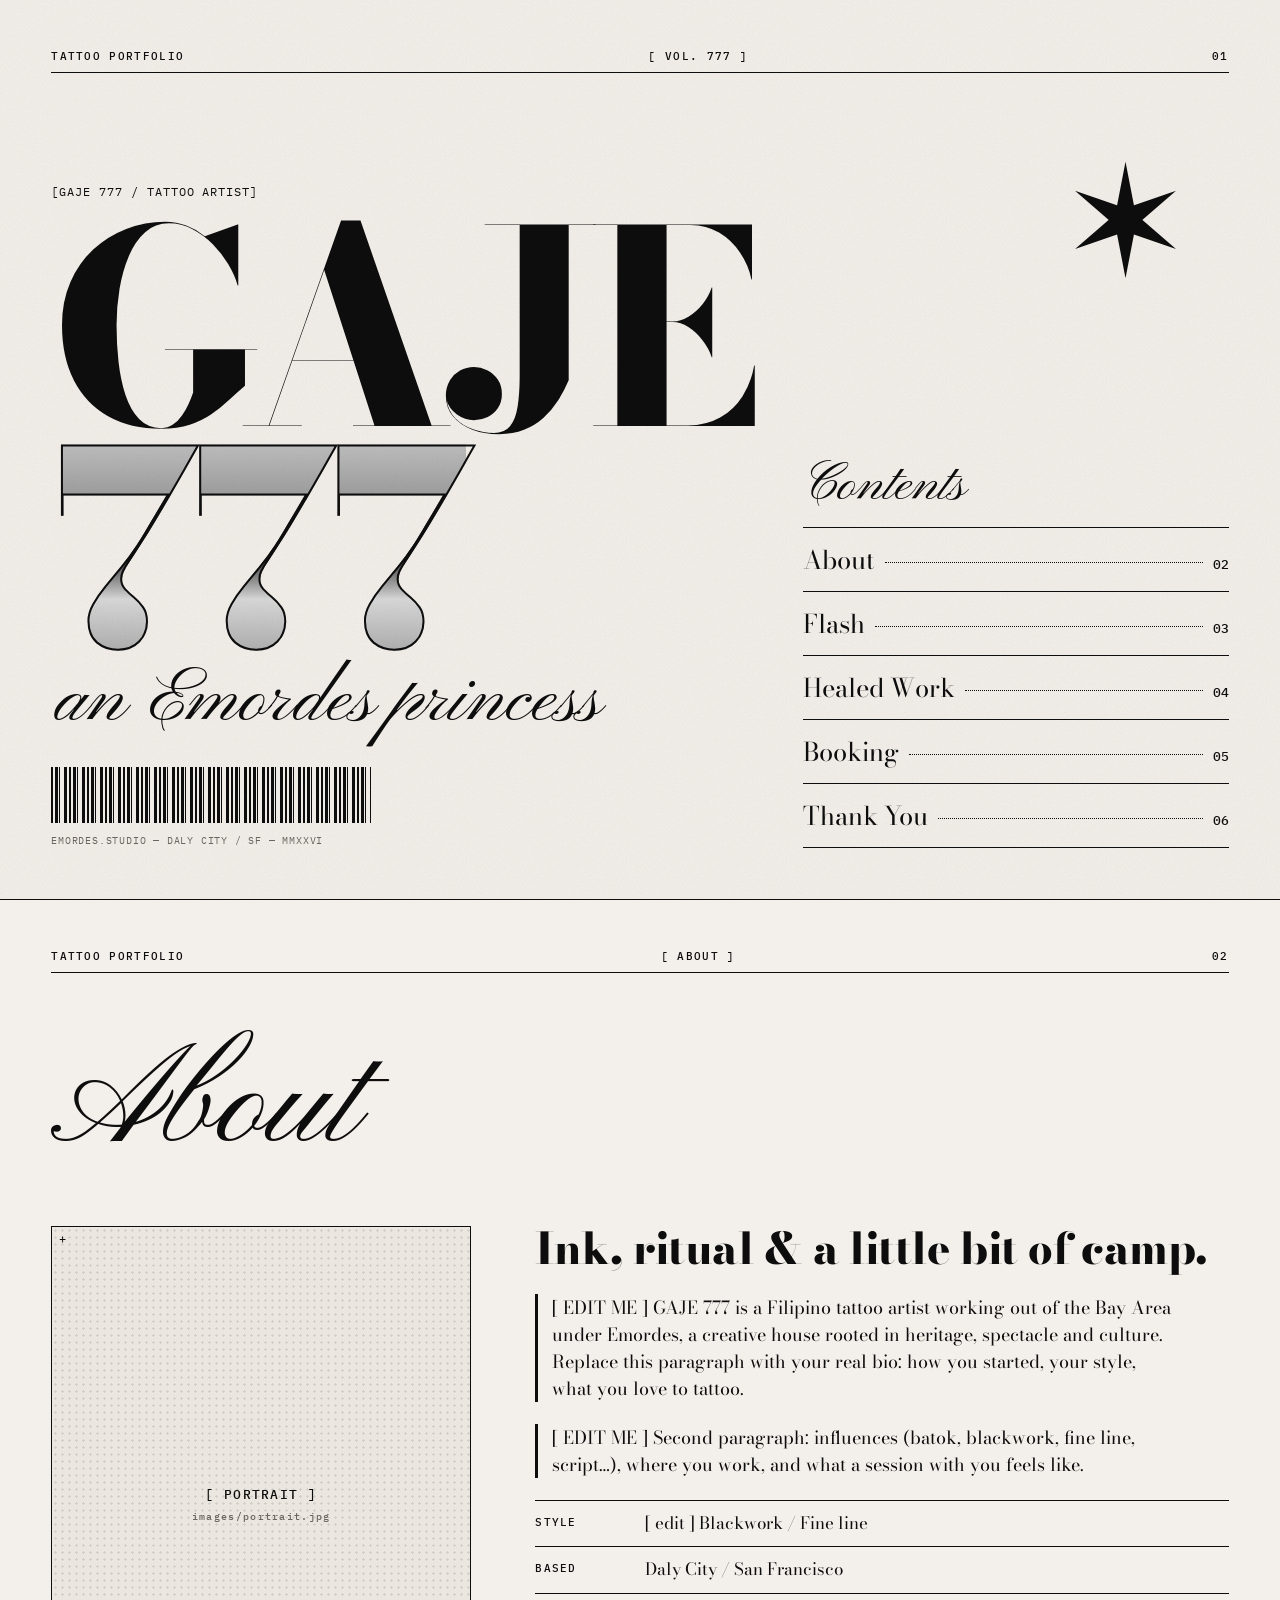
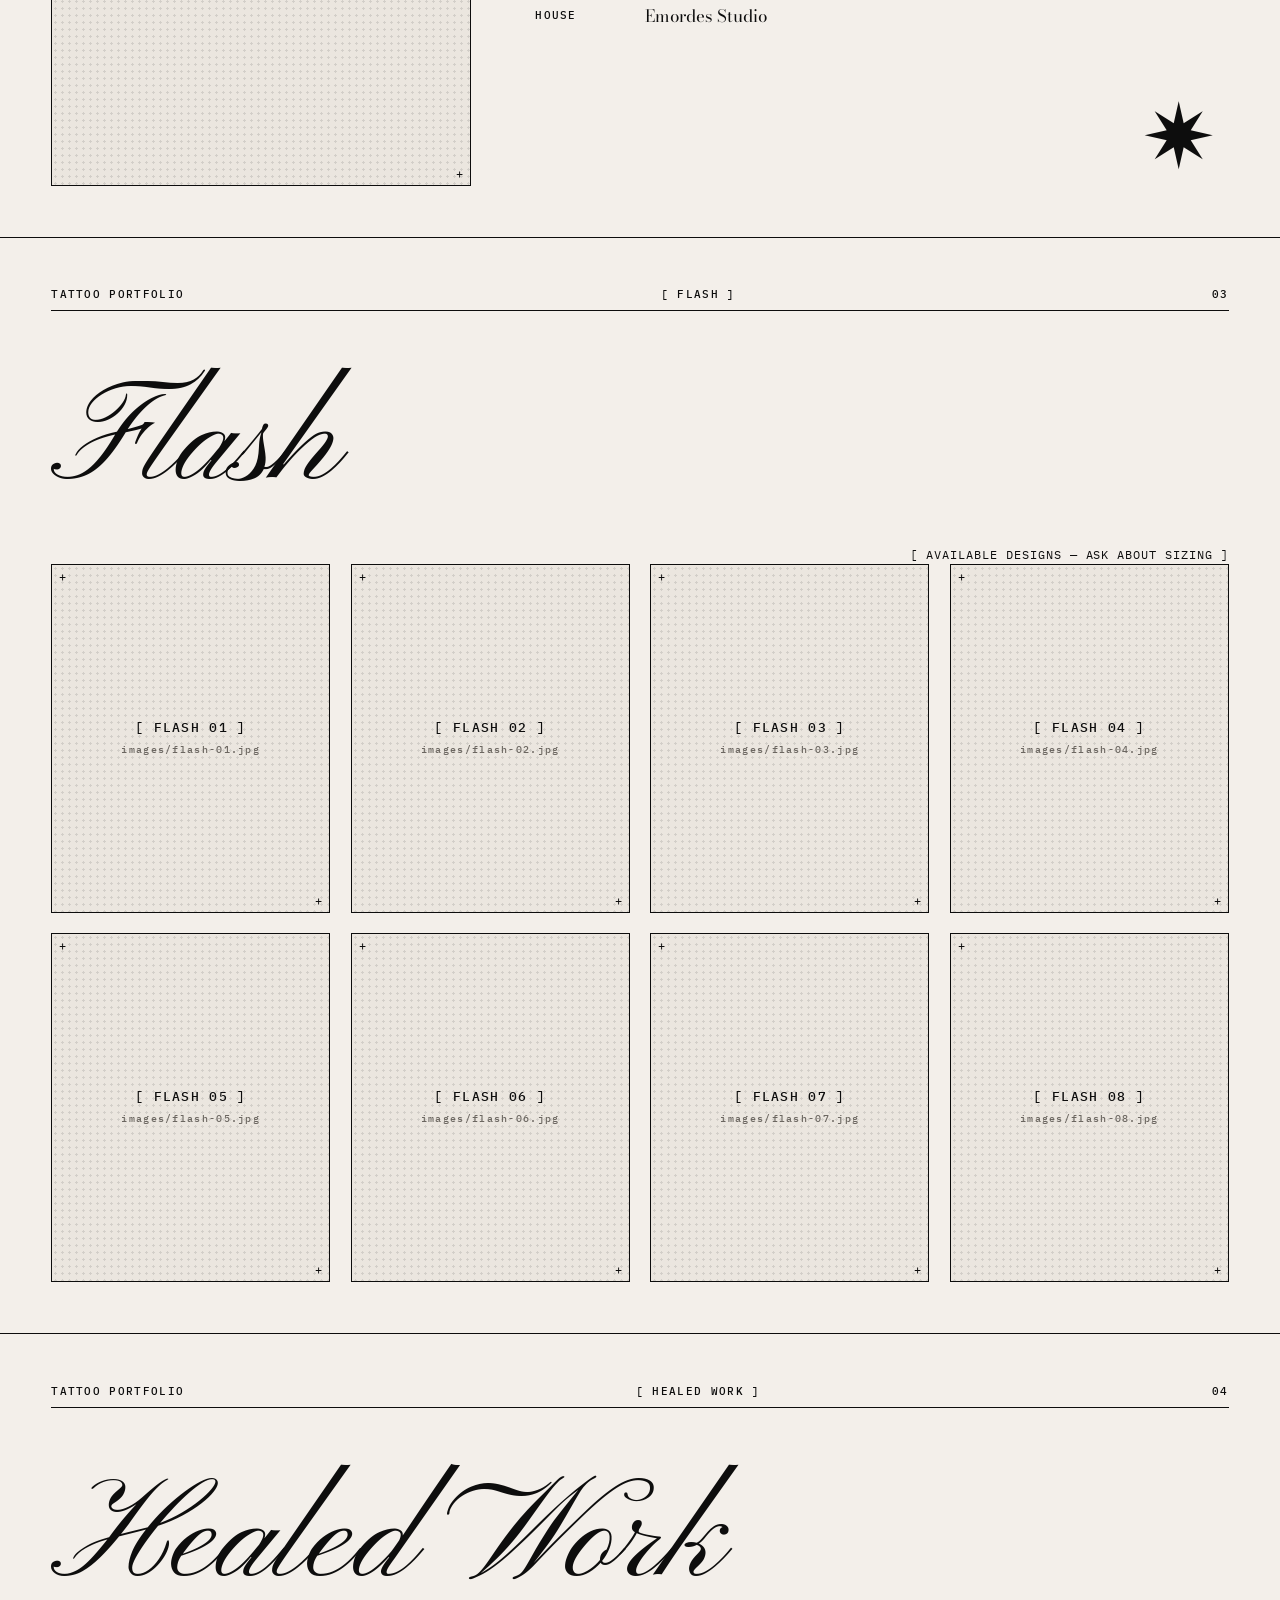
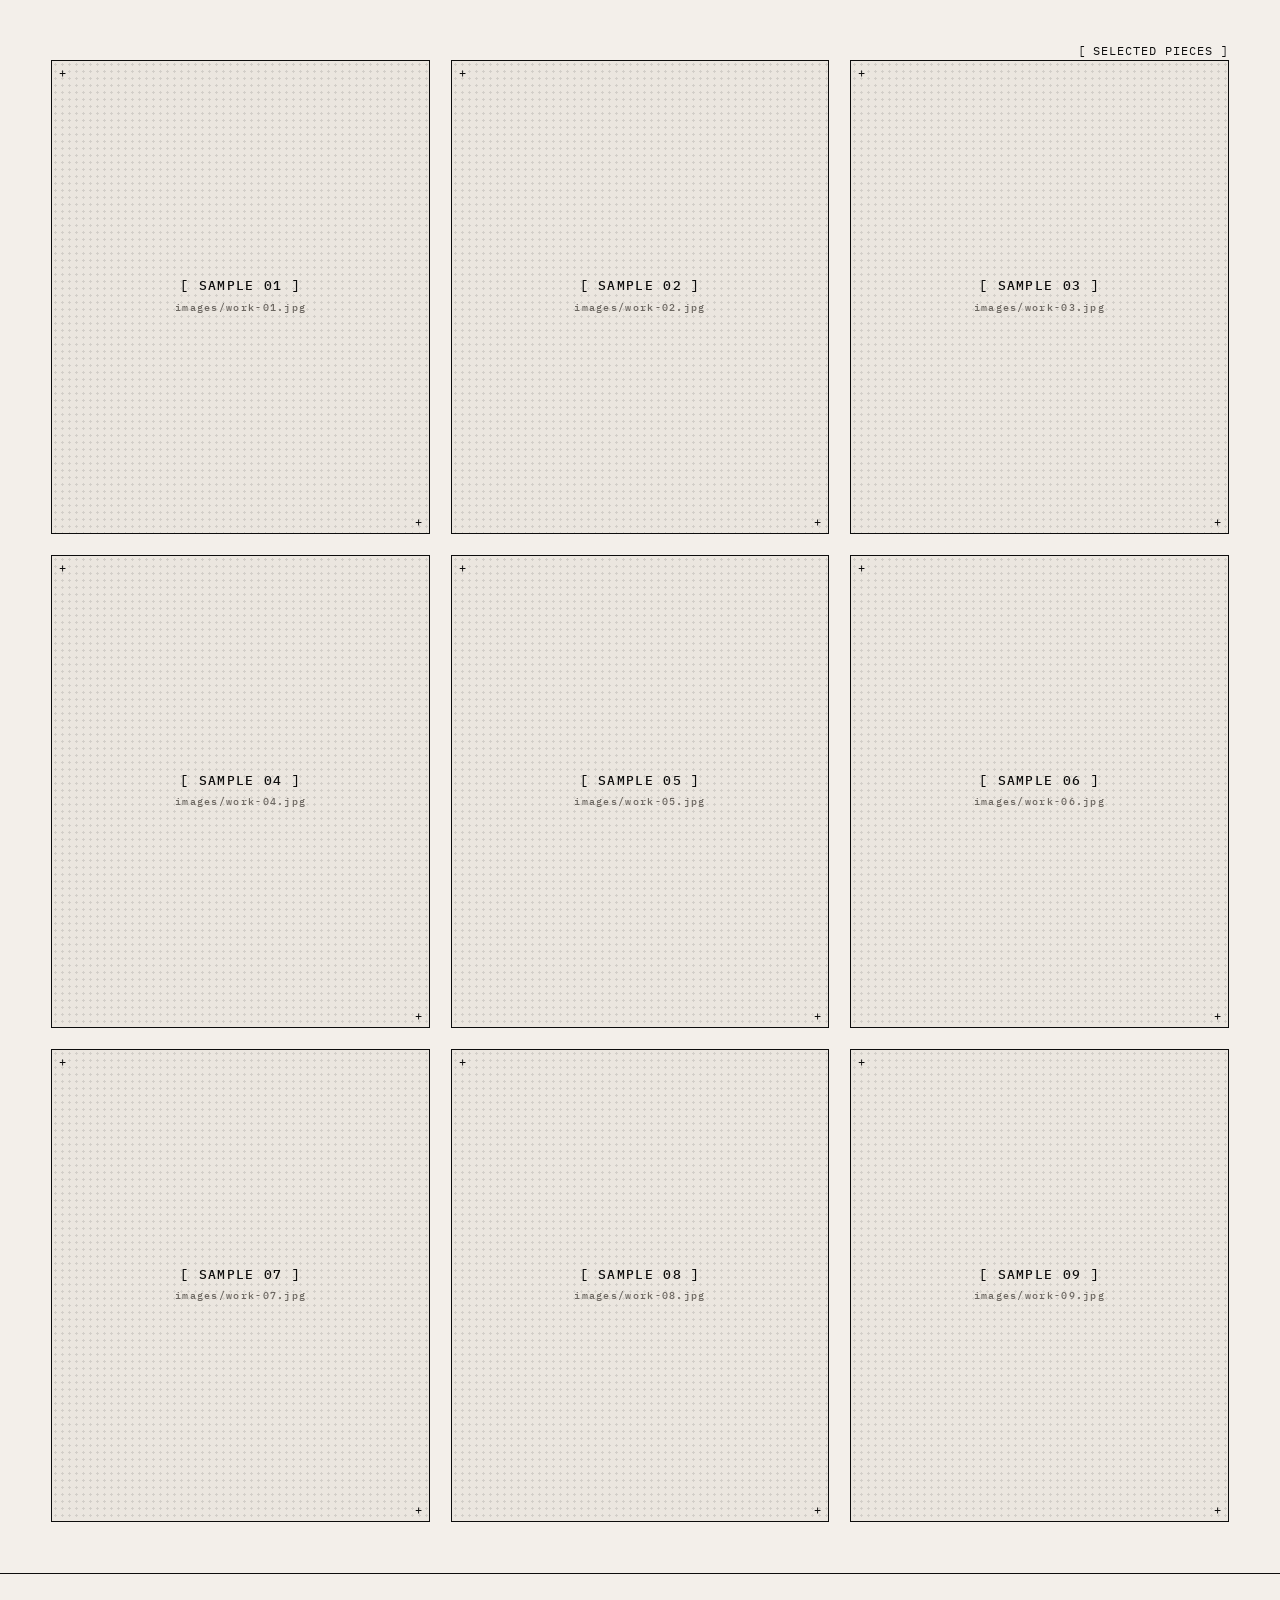
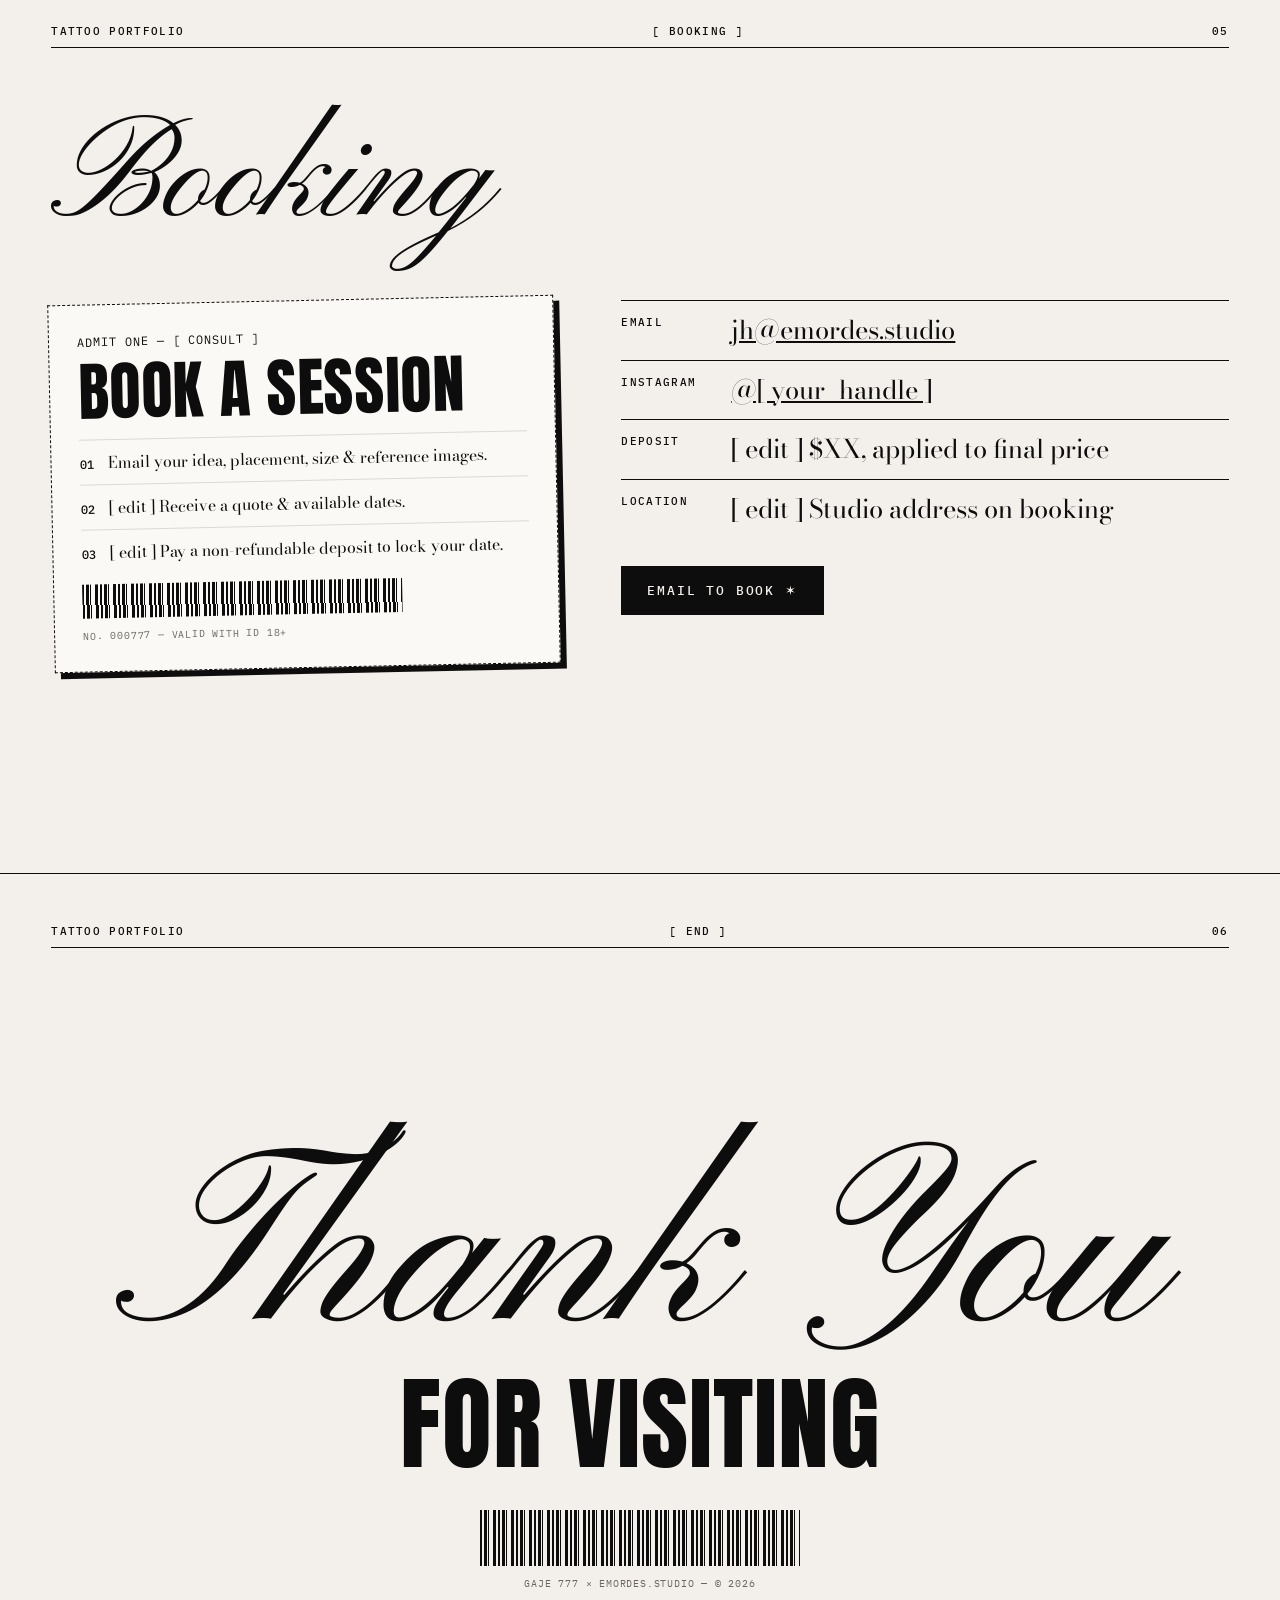
==== index.html @ 6357317e "GAJE 777 site" ====
<!doctype html>
<html lang="en">
<head>
<meta charset="utf-8">
<meta name="viewport" content="width=device-width, initial-scale=1">
<title>GAJE 777 — Tattoo Portfolio</title>
<meta name="description" content="GAJE 777, an Emordes princess. Tattoo portfolio, flash, booking.">
<link rel="preconnect" href="https://fonts.googleapis.com">
<link rel="preconnect" href="https://fonts.gstatic.com" crossorigin>
<link href="https://fonts.googleapis.com/css2?family=Pinyon+Script&family=Bodoni+Moda:ital,opsz,wght@0,6..96,400;0,6..96,800;1,6..96,400&family=Anton&family=IBM+Plex+Mono:wght@400;500&display=swap" rel="stylesheet">
<link rel="stylesheet" href="styles.css">
</head>
<body>
<div class="grain" aria-hidden="true"></div>

<!-- ============ 01 COVER ============ -->
<section class="page cover" id="cover">
  <header class="folio"><span>TATTOO PORTFOLIO</span><span>[ VOL. 777 ]</span><span>01</span></header>
  <div class="cover-grid">
    <div class="cover-left">
      <p class="tag">[GAJE 777 / TATTOO ARTIST]</p>
      <h1 class="mega">GAJE<br><span class="chrome">777</span></h1>
      <p class="script big">an Emordes princess</p>
      <div class="barcode" aria-hidden="true"></div>
      <p class="tag small">EMORDES.STUDIO — DALY CITY / SF — MMXXVI</p>
    </div>
    <nav class="toc" aria-label="Contents">
      <p class="script">Contents</p>
      <ol>
        <li><a href="#about"><span>About</span><i></i><b>02</b></a></li>
        <li><a href="#flash"><span>Flash</span><i></i><b>03</b></a></li>
        <li><a href="#work"><span>Healed Work</span><i></i><b>04</b></a></li>
        <li><a href="#booking"><span>Booking</span><i></i><b>05</b></a></li>
        <li><a href="#thanks"><span>Thank You</span><i></i><b>06</b></a></li>
      </ol>
    </nav>
  </div>
  <div class="star s1" aria-hidden="true">✶</div>
</section>

<!-- ============ 02 ABOUT ============ -->
<section class="page" id="about">
  <header class="folio"><span>TATTOO PORTFOLIO</span><span>[ ABOUT ]</span><span>02</span></header>
  <h2 class="script title">About</h2>
  <div class="about-grid">
    <figure class="slot portrait">
      <img src="images/portrait.jpg" alt="Portrait of GAJE 777" onerror="this.remove()">
      <figcaption>[ PORTRAIT ]<br><small>images/portrait.jpg</small></figcaption>
    </figure>
    <div class="about-text">
      <h3 class="serif">Ink, ritual &amp; a little bit of camp.</h3>
      <!-- EDIT BIO BELOW -->
      <p class="edit">[ EDIT ME ] GAJE 777 is a Filipino tattoo artist working out of the Bay Area under Emordes, a creative house rooted in heritage, spectacle and culture. Replace this paragraph with your real bio: how you started, your style, what you love to tattoo.</p>
      <p class="edit">[ EDIT ME ] Second paragraph: influences (batok, blackwork, fine line, script…), where you work, and what a session with you feels like.</p>
      <dl class="meta">
        <div><dt>STYLE</dt><dd>[ edit ] Blackwork / Fine line</dd></div>
        <div><dt>BASED</dt><dd>Daly City / San Francisco</dd></div>
        <div><dt>HOUSE</dt><dd>Emordes Studio</dd></div>
      </dl>
    </div>
  </div>
  <div class="star s2" aria-hidden="true">✷</div>
</section>

<!-- ============ 03 FLASH ============ -->
<section class="page" id="flash">
  <header class="folio"><span>TATTOO PORTFOLIO</span><span>[ FLASH ]</span><span>03</span></header>
  <div class="head-row">
    <h2 class="script title">Flash</h2>
    <p class="tag">[ AVAILABLE DESIGNS — ASK ABOUT SIZING ]</p>
  </div>
  <div class="grid" data-prefix="flash" data-count="8" data-label="FLASH"></div>
</section>

<!-- ============ 04 WORK ============ -->
<section class="page" id="work">
  <header class="folio"><span>TATTOO PORTFOLIO</span><span>[ HEALED WORK ]</span><span>04</span></header>
  <div class="head-row">
    <h2 class="script title">Healed Work</h2>
    <p class="tag">[ SELECTED PIECES ]</p>
  </div>
  <div class="grid wide" data-prefix="work" data-count="9" data-label="SAMPLE"></div>
</section>

<!-- ============ 05 BOOKING ============ -->
<section class="page" id="booking">
  <header class="folio"><span>TATTOO PORTFOLIO</span><span>[ BOOKING ]</span><span>05</span></header>
  <h2 class="script title">Booking</h2>
  <div class="book-grid">
    <div class="ticket">
      <p class="tag">ADMIT ONE — [ CONSULT ]</p>
      <p class="anton">BOOK A SESSION</p>
      <ol class="steps">
        <li><b>01</b> Email your idea, placement, size &amp; reference images.</li>
        <li><b>02</b> [ edit ] Receive a quote &amp; available dates.</li>
        <li><b>03</b> [ edit ] Pay a non-refundable deposit to lock your date.</li>
      </ol>
      <div class="barcode thin" aria-hidden="true"></div>
      <p class="tag small">NO. 000777 — VALID WITH ID 18+</p>
    </div>
    <div class="contact">
      <dl class="meta big">
        <div><dt>EMAIL</dt><dd><a href="mailto:jh@emordes.studio">jh@emordes.studio</a></dd></div>
        <div><dt>INSTAGRAM</dt><dd><a href="#">@[ your_handle ]</a></dd></div>
        <div><dt>DEPOSIT</dt><dd>[ edit ] $XX, applied to final price</dd></div>
        <div><dt>LOCATION</dt><dd>[ edit ] Studio address on booking</dd></div>
      </dl>
      <a class="btn" href="mailto:jh@emordes.studio?subject=Tattoo%20Booking%20%E2%80%94%20GAJE%20777">EMAIL TO BOOK ✶</a>
    </div>
  </div>
</section>

<!-- ============ 06 THANK YOU ============ -->
<footer class="page thanks" id="thanks">
  <header class="folio"><span>TATTOO PORTFOLIO</span><span>[ END ]</span><span>06</span></header>
  <p class="script huge">Thank You</p>
  <p class="anton for">FOR VISITING</p>
  <div class="barcode" aria-hidden="true"></div>
  <p class="tag small">GAJE 777 × EMORDES.STUDIO — © 2026</p>
</footer>

<script>
document.querySelectorAll('.grid').forEach(g=>{
  const p=g.dataset.prefix,n=+g.dataset.count,l=g.dataset.label;
  for(let i=1;i<=n;i++){
    const k=String(i).padStart(2,'0');
    const f=document.createElement('figure');f.className='slot';
    f.innerHTML=`<img src="images/${p}-${k}.jpg" alt="${l} ${k}" loading="lazy" onerror="this.remove()"><figcaption>[ ${l} ${k} ]<br><small>images/${p}-${k}.jpg</small></figcaption>`;
    g.appendChild(f);
  }
});
</script>
</body>
</html>
---- styles.css ----
:root{--paper:#F3EFEA;--ink:#0d0d0d;--mute:#6b6660;--line:#0d0d0d22;
--script:'Pinyon Script',cursive;--serif:'Bodoni Moda',serif;--anton:'Anton',sans-serif;--mono:'IBM Plex Mono',monospace}
*{box-sizing:border-box;margin:0;padding:0}
html{scroll-behavior:smooth}
body{background:var(--paper);color:var(--ink);font-family:var(--serif);line-height:1.5;overflow-x:hidden}
a{color:inherit}
.grain{position:fixed;inset:0;pointer-events:none;z-index:50;opacity:.13;mix-blend-mode:multiply;
background-image:url("data:image/svg+xml;utf8,<svg xmlns='http://www.w3.org/2000/svg' width='160' height='160'><filter id='n'><feTurbulence type='fractalNoise' baseFrequency='.9' numOctaves='3'/></filter><rect width='100%' height='100%' filter='url(%23n)'/></svg>")}
.page{position:relative;min-height:100vh;padding:clamp(20px,4vw,56px);border-bottom:1px solid var(--ink);display:flex;flex-direction:column}
.folio{display:flex;justify-content:space-between;font:500 11px/1 var(--mono);letter-spacing:.12em;border-bottom:1px solid var(--ink);padding-bottom:10px;margin-bottom:clamp(28px,5vw,64px)}
.tag{font:400 12px/1.5 var(--mono);letter-spacing:.08em;text-transform:uppercase}
.tag.small{font-size:10px;color:var(--mute)}
.script{font-family:var(--script);font-weight:400;line-height:1}
.title{font-size:clamp(64px,11vw,150px);margin-bottom:clamp(20px,4vw,48px)}
.anton{font-family:var(--anton);text-transform:uppercase;letter-spacing:.01em;line-height:.9}
.serif{font:800 clamp(28px,3.4vw,46px)/1.05 var(--serif);letter-spacing:-.01em}

/* cover */
.cover-grid{flex:1;display:grid;grid-template-columns:1.4fr 1fr;gap:4vw;align-items:end}
.mega{font:800 clamp(110px,21vw,330px)/.82 var(--serif);letter-spacing:-.04em;margin:18px 0 0}
.chrome{background:linear-gradient(180deg,#fff 0%,#9a9a9a 38%,#1b1b1b 50%,#d9d9d9 62%,#5a5a5a 100%);-webkit-background-clip:text;background-clip:text;color:transparent;-webkit-text-stroke:2px var(--ink)}
.script.big{font-size:clamp(40px,6vw,84px);margin:4px 0 26px 4px}
.barcode{height:56px;width:min(320px,80%);margin:10px 0;background:repeating-linear-gradient(90deg,var(--ink) 0 2px,transparent 2px 4px,var(--ink) 4px 7px,transparent 7px 8px,var(--ink) 8px 9px,transparent 9px 13px,var(--ink) 13px 16px,transparent 16px 18px)}
.barcode.thin{height:34px}
.toc .script{font-size:54px;margin-bottom:14px}
.toc ol{list-style:none;border-top:1px solid var(--ink)}
.toc a{display:flex;align-items:baseline;gap:10px;padding:12px 0;border-bottom:1px solid var(--ink);text-decoration:none;font:400 clamp(20px,2vw,28px) var(--serif);transition:padding .3s}
.toc a i{flex:1;border-bottom:1px dotted var(--ink);transform:translateY(-6px)}
.toc a b{font:500 13px var(--mono)}
.toc a:hover{padding-left:14px;font-style:italic}
.star{position:absolute;font-size:clamp(80px,12vw,180px);line-height:1;pointer-events:none;animation:spin 24s linear infinite}
.s1{top:16%;right:7%}.s2{bottom:6%;right:5%;font-size:90px}
@keyframes spin{to{transform:rotate(360deg)}}

/* about */
.about-grid{display:grid;grid-template-columns:minmax(220px,420px) 1fr;gap:clamp(24px,5vw,80px)}
.about-text p{font-size:18px;max-width:58ch;margin:22px 0}
.edit{border-left:3px solid var(--ink);padding-left:14px}
.meta div{display:grid;grid-template-columns:110px 1fr;border-top:1px solid var(--ink);padding:10px 0}
.meta dt{font:500 11px var(--mono);letter-spacing:.12em;padding-top:4px}
.meta dd{font-size:17px}
.meta.big dd{font-size:clamp(18px,2vw,26px)}

/* slots */
.slot{position:relative;aspect-ratio:4/5;border:1px solid var(--ink);overflow:hidden;
background:radial-gradient(circle,#0d0d0d1c 1px,transparent 1.4px) 0 0/7px 7px,#ebe6df;display:grid;place-items:center}
.slot.portrait{aspect-ratio:3/4}
.slot img{position:absolute;inset:0;width:100%;height:100%;object-fit:cover;z-index:1;filter:grayscale(.15) contrast(1.05);transition:transform .6s}
.slot:hover img{transform:scale(1.04)}
.slot figcaption{font:500 13px/1.6 var(--mono);text-align:center;letter-spacing:.1em}
.slot figcaption small{font-size:10px;color:var(--mute)}
.slot::before,.slot::after{content:"+";position:absolute;font:12px var(--mono);z-index:2}
.slot::before{top:4px;left:7px}.slot::after{bottom:4px;right:7px}
.head-row{display:flex;justify-content:space-between;align-items:end;gap:20px;flex-wrap:wrap}
.grid{display:grid;grid-template-columns:repeat(4,1fr);gap:clamp(10px,1.6vw,22px)}
.grid.wide{grid-template-columns:repeat(3,1fr)}

/* booking */
.book-grid{display:grid;grid-template-columns:1fr 1.2fr;gap:clamp(24px,5vw,80px);align-items:start}
.ticket{border:1.5px dashed var(--ink);padding:28px;background:#fbf9f6;position:relative;box-shadow:6px 6px 0 var(--ink);transform:rotate(-1.2deg)}
.ticket .anton{font-size:clamp(44px,5vw,72px);margin:12px 0 18px}
.steps{list-style:none}
.steps li{padding:10px 0;border-top:1px solid var(--line);font-size:16px}
.steps b{font:500 12px var(--mono);margin-right:10px}
.btn{display:inline-block;margin-top:28px;padding:16px 26px;background:var(--ink);color:var(--paper);text-decoration:none;font:500 13px var(--mono);letter-spacing:.14em;transition:transform .2s,box-shadow .2s}
.btn:hover{transform:translate(-3px,-3px);box-shadow:5px 5px 0 #9a9a9a}

/* thanks */
.thanks{align-items:center;text-align:center;justify-content:center}
.thanks .folio{width:100%;margin-bottom:auto}
.huge{font-size:clamp(100px,20vw,300px);margin-top:6vh}
.for{font-size:clamp(40px,8vw,120px);margin:-.1em 0 30px}
.thanks .barcode{margin:10px auto}
.thanks .tag.small{margin-bottom:auto}

/* reveal */
.page>*{animation:rise .9s cubic-bezier(.2,.7,.2,1) both}
.page>*:nth-child(3){animation-delay:.12s}.page>*:nth-child(4){animation-delay:.24s}
@keyframes rise{from{opacity:0;transform:translateY(18px)}}

@media(max-width:820px){
  .cover-grid,.about-grid,.book-grid{grid-template-columns:1fr}
  .grid{grid-template-columns:repeat(2,1fr)}.grid.wide{grid-template-columns:repeat(2,1fr)}
  .folio span:nth-child(2){display:none}
  .s1{top:9%;right:4%;font-size:70px}
  .ticket{transform:none}
}
@media(prefers-reduced-motion:reduce){*{animation:none!important}}
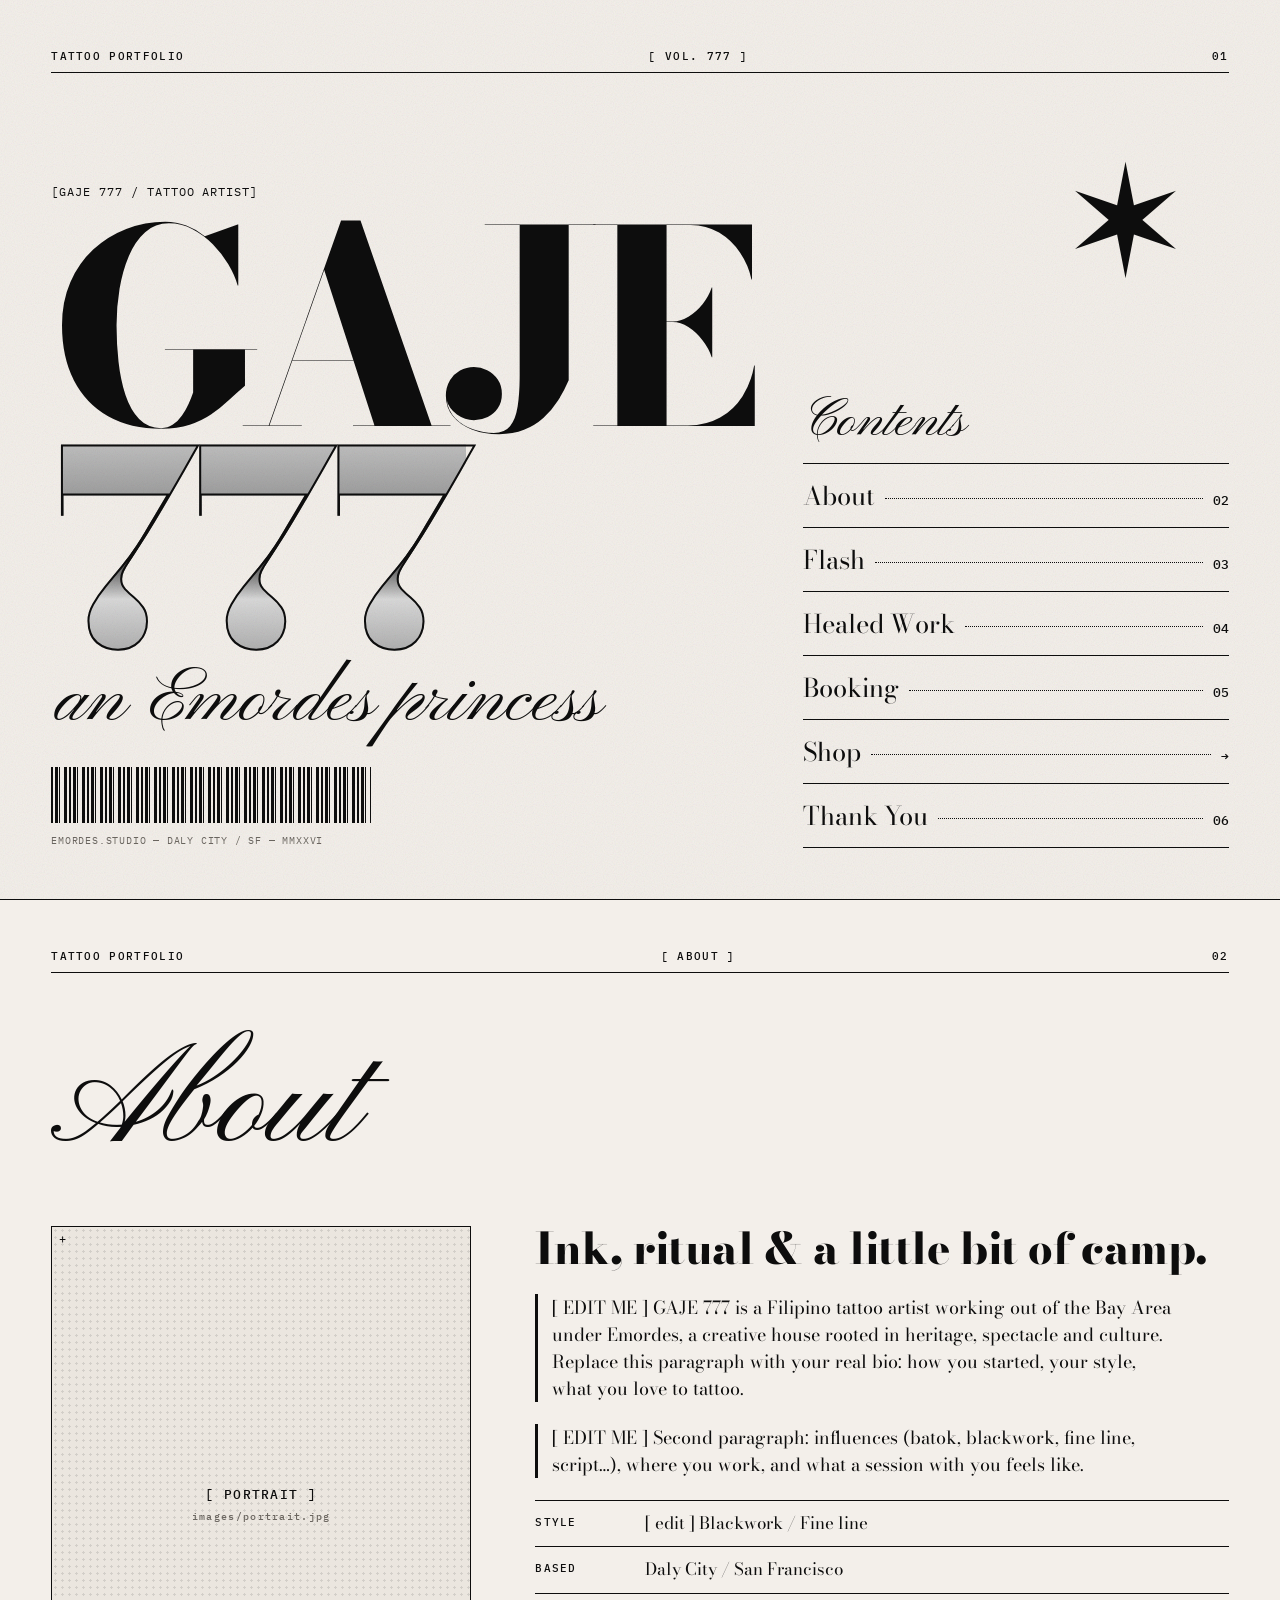
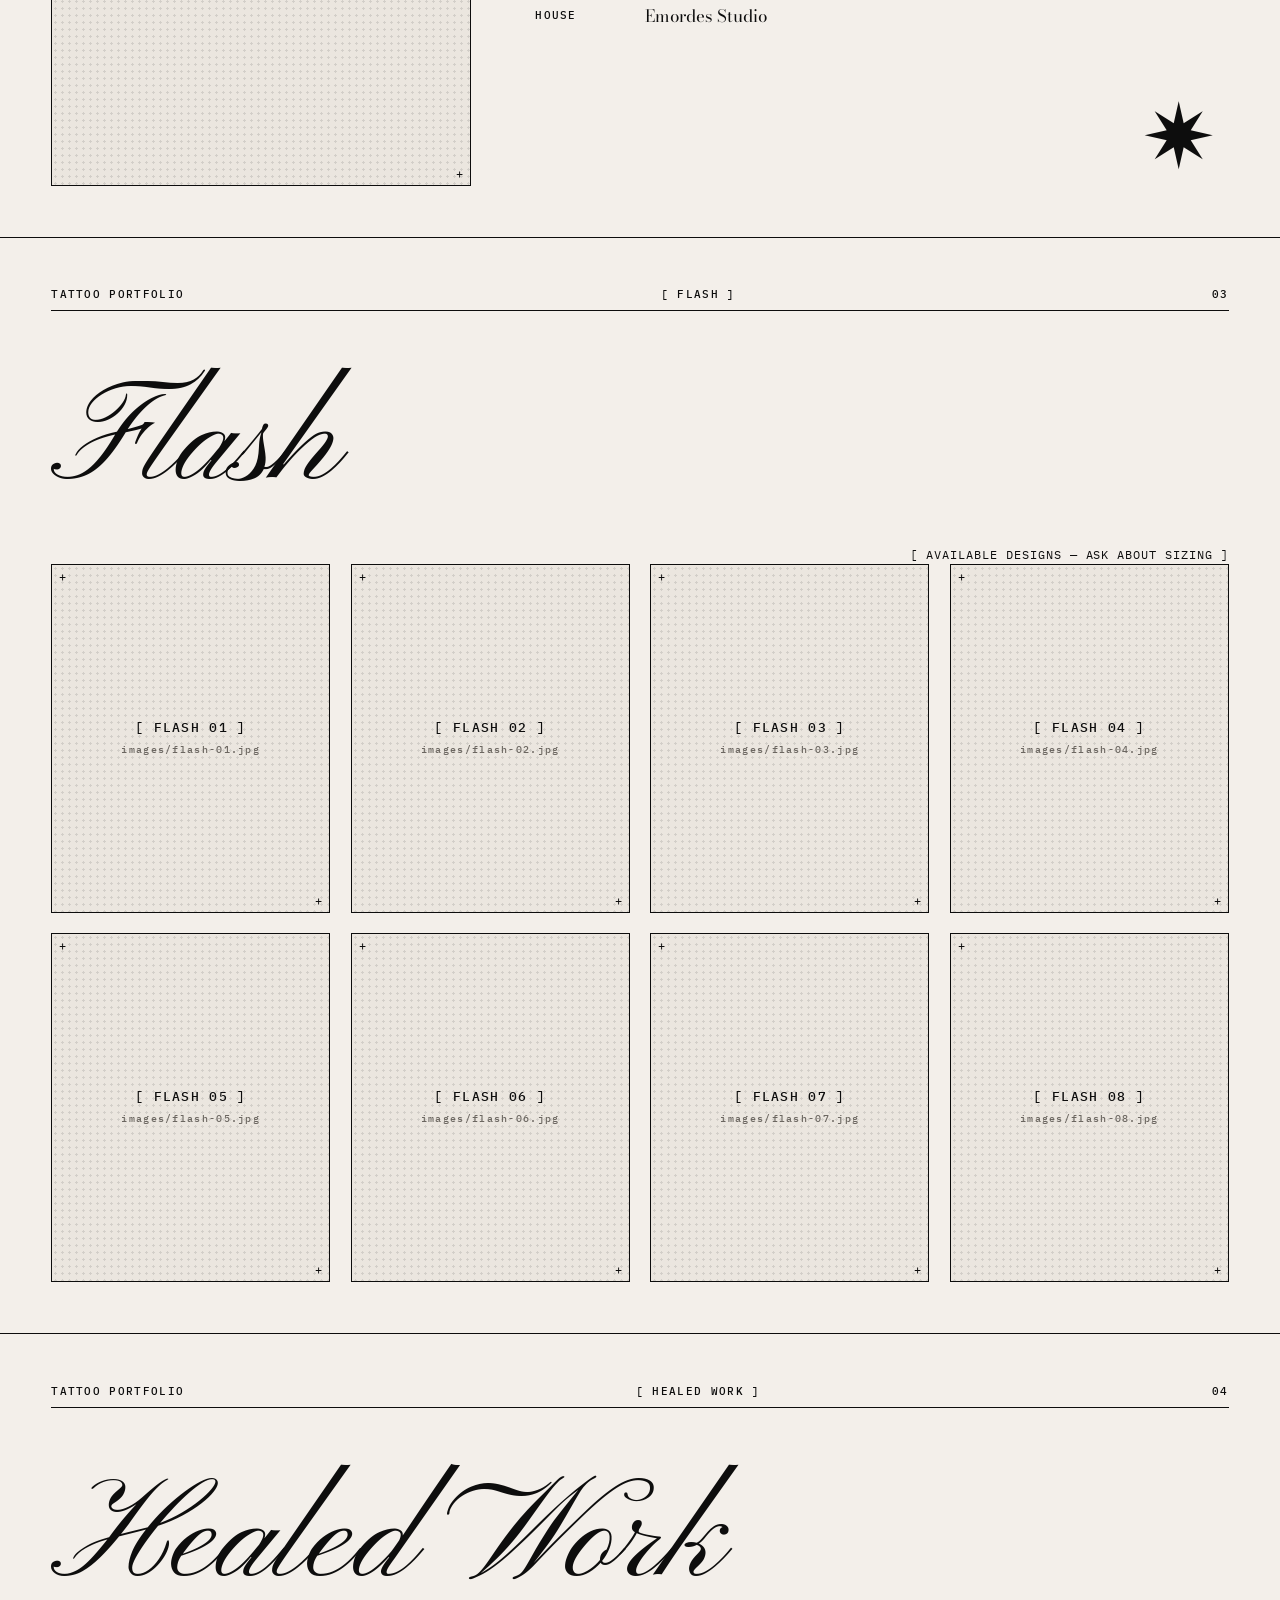
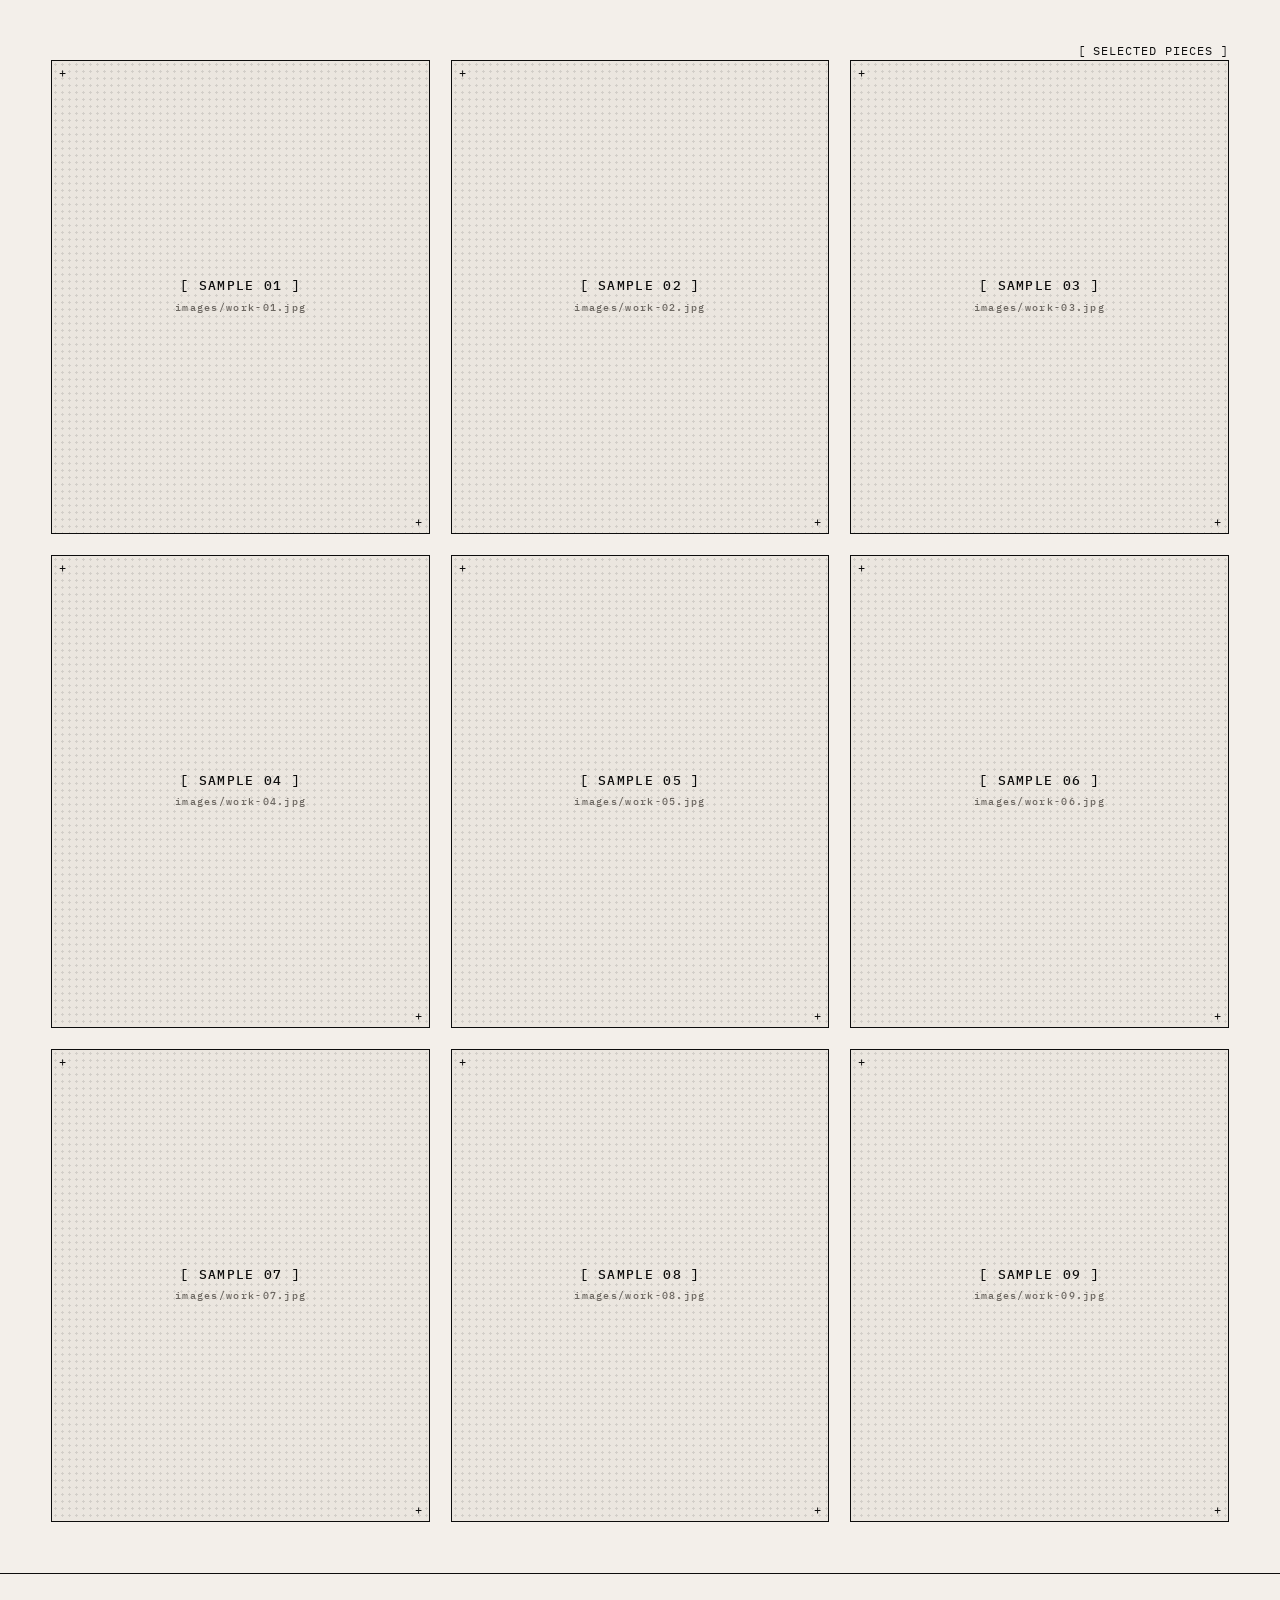
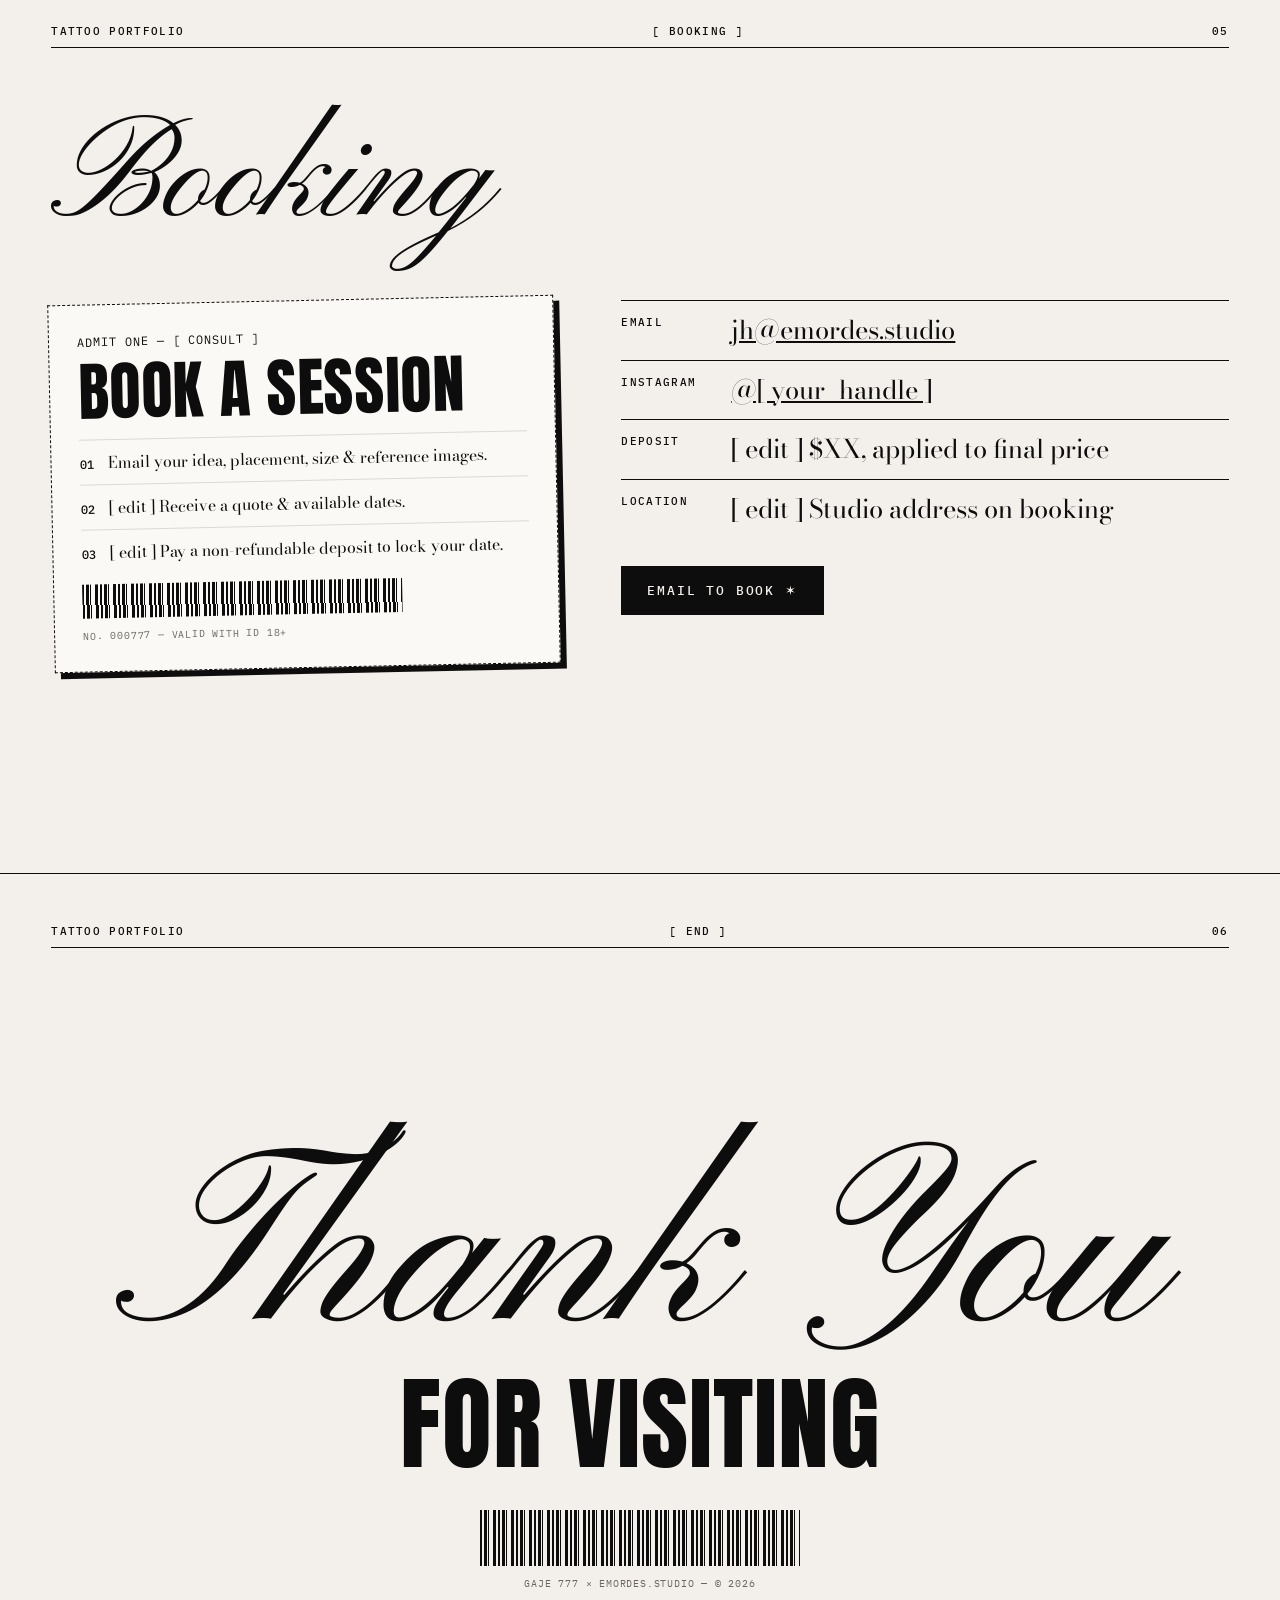
==== commit d10c0115: "Add face chart shop page" ====
--- a/index.html
+++ b/index.html
@@ -31,6 +31,7 @@
         <li><a href="#flash"><span>Flash</span><i></i><b>03</b></a></li>
         <li><a href="#work"><span>Healed Work</span><i></i><b>04</b></a></li>
         <li><a href="#booking"><span>Booking</span><i></i><b>05</b></a></li>
+        <li><a href="shop.html"><span>Shop</span><i></i><b>→</b></a></li>
         <li><a href="#thanks"><span>Thank You</span><i></i><b>06</b></a></li>
       </ol>
     </nav>
--- a/styles.css
+++ b/styles.css
@@ -86,3 +86,16 @@
   .ticket{transform:none}
 }
 @media(prefers-reduced-motion:reduce){*{animation:none!important}}
+
+/* shop */
+.folio a{text-decoration:none}
+.shop-intro{font-size:18px;max-width:58ch;margin-bottom:32px}
+.shop-grid{display:grid;grid-template-columns:repeat(2,minmax(0,1fr));gap:clamp(20px,4vw,56px)}
+.piece .slot{aspect-ratio:3/4}
+.piece-info{padding-top:18px}
+.piece-info .serif{margin:6px 0}
+.price{font-size:clamp(40px,5vw,64px);margin-top:12px}
+.shop-note{margin-top:32px}
+.commission .barcode{margin-top:48px}
+.commission .book-grid .serif{margin-bottom:16px}
+@media(max-width:820px){.shop-grid{grid-template-columns:1fr}}
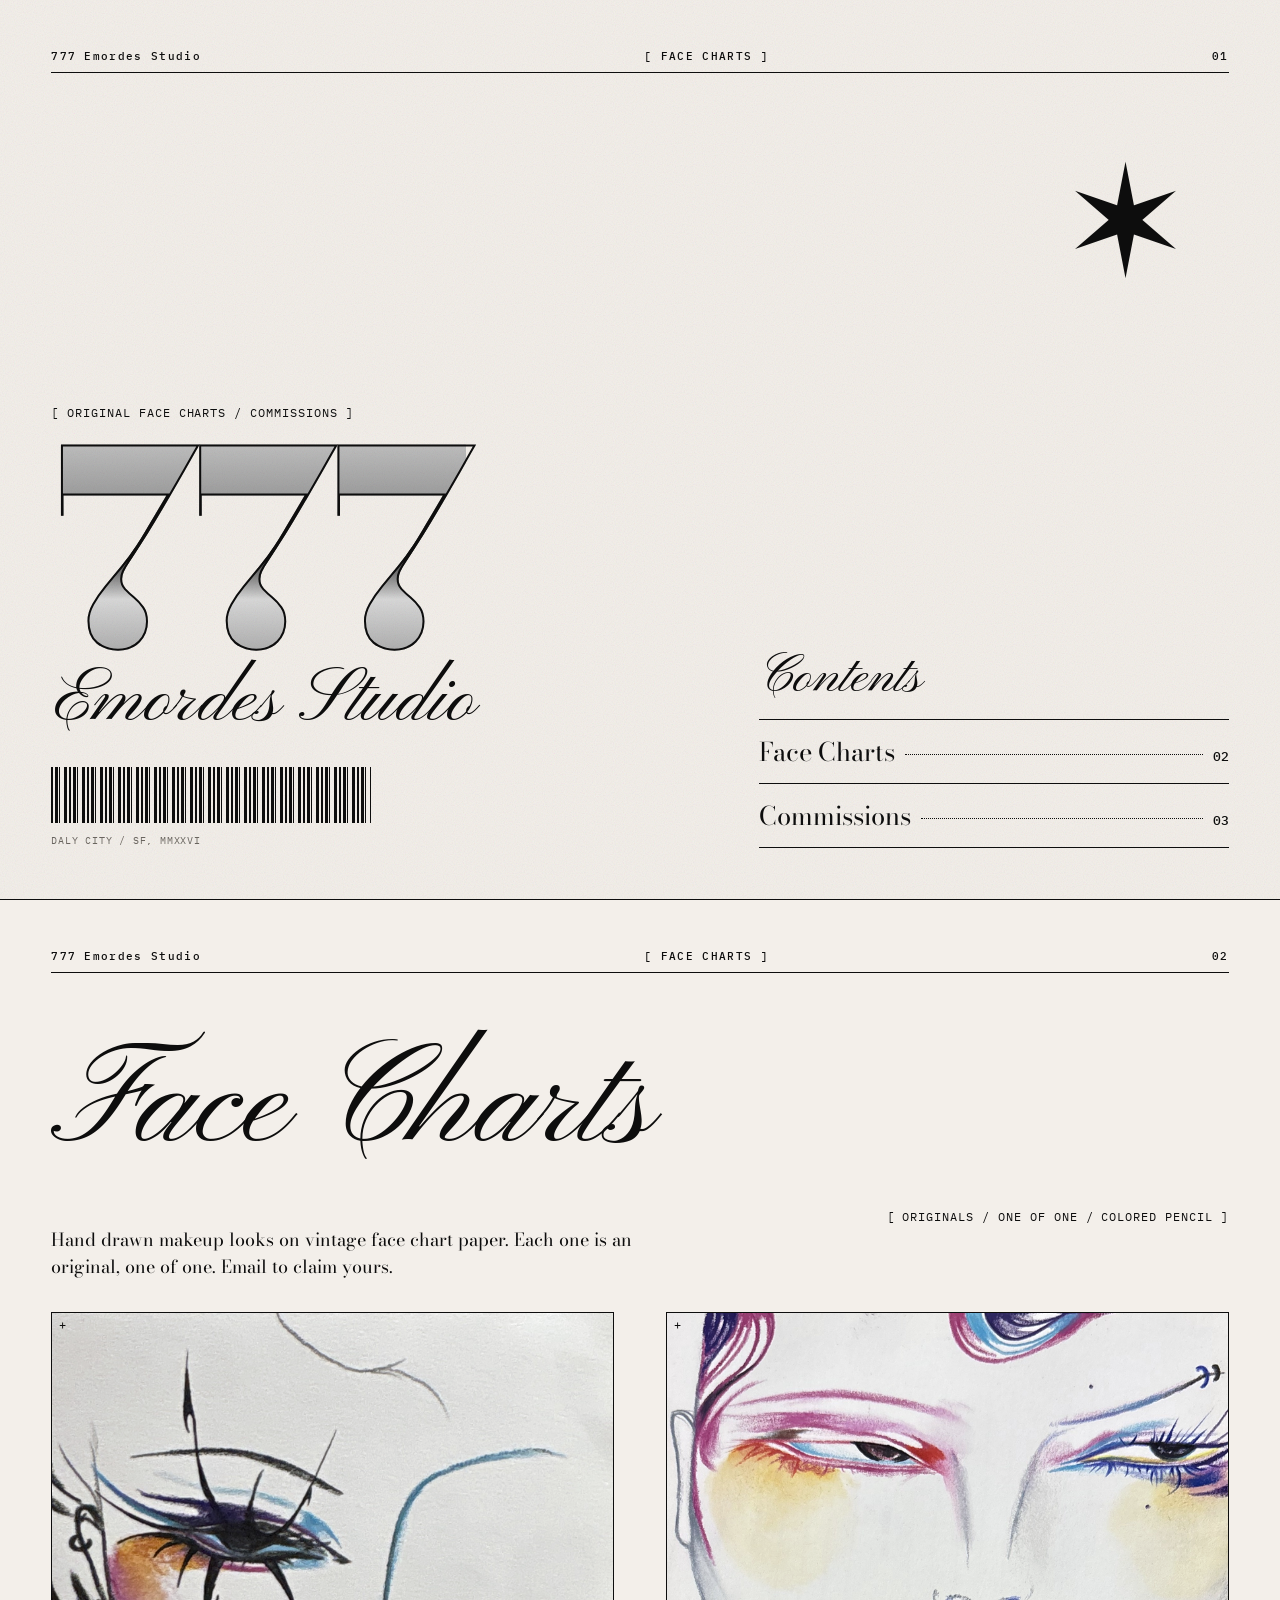
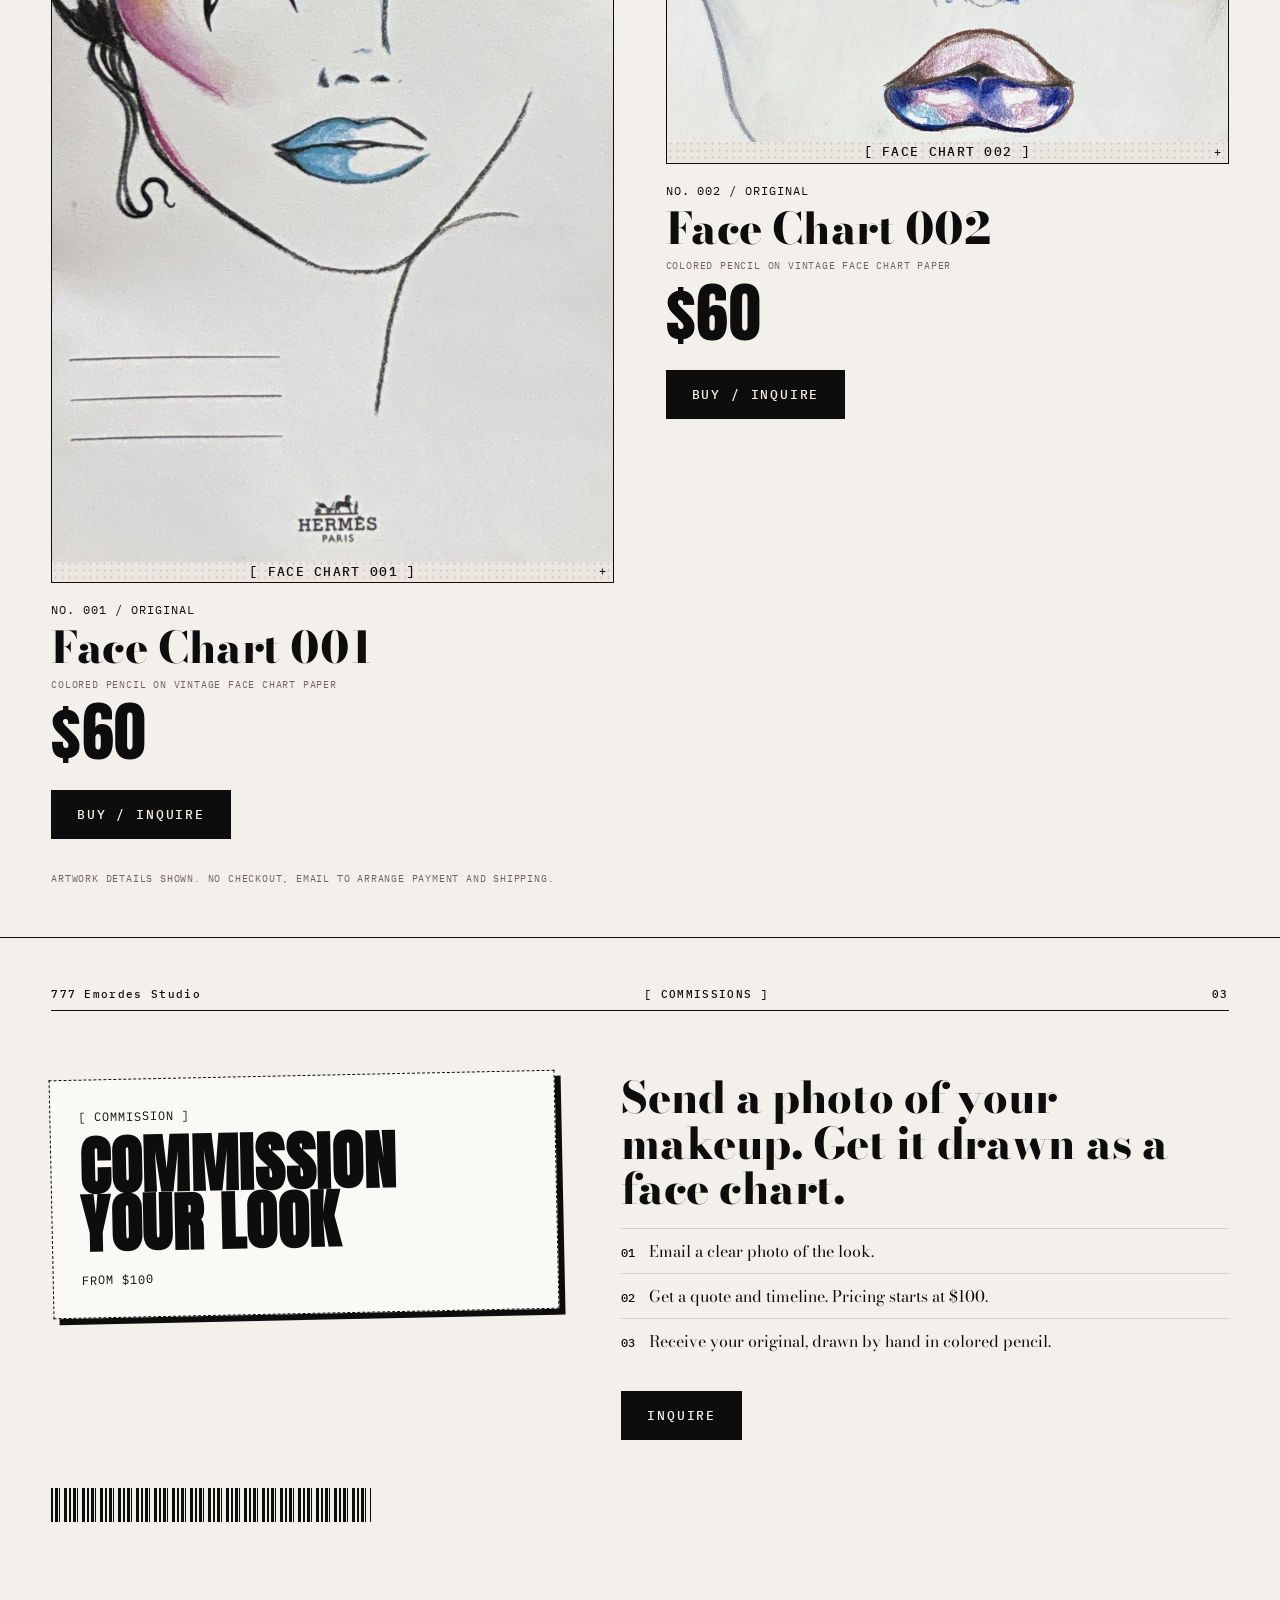
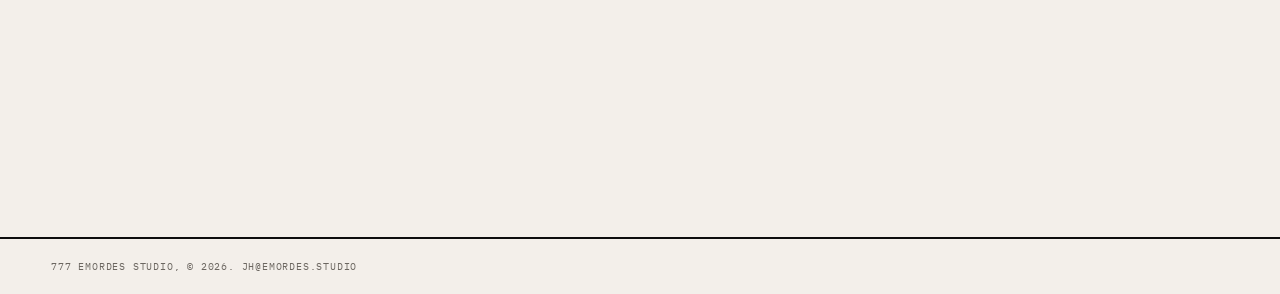
==== commit 10aa2d4e: "Rebrand to 777 Emordes Studio, shop-only site" ====
--- a/index.html
+++ b/index.html
@@ -3,8 +3,8 @@
 <head>
 <meta charset="utf-8">
 <meta name="viewport" content="width=device-width, initial-scale=1">
-<title>GAJE 777 — Tattoo Portfolio</title>
-<meta name="description" content="GAJE 777, an Emordes princess. Tattoo portfolio, flash, booking.">
+<title>777 Emordes Studio | Face Charts</title>
+<meta name="description" content="Original one-of-one face charts in colored pencil by 777 Emordes Studio. Shop originals or commission your look.">
 <link rel="preconnect" href="https://fonts.googleapis.com">
 <link rel="preconnect" href="https://fonts.gstatic.com" crossorigin>
 <link href="https://fonts.googleapis.com/css2?family=Pinyon+Script&family=Bodoni+Moda:ital,opsz,wght@0,6..96,400;0,6..96,800;1,6..96,400&family=Anton&family=IBM+Plex+Mono:wght@400;500&display=swap" rel="stylesheet">
@@ -13,123 +13,81 @@
 <body>
 <div class="grain" aria-hidden="true"></div>
 
-<!-- ============ 01 COVER ============ -->
 <section class="page cover" id="cover">
-  <header class="folio"><span>TATTOO PORTFOLIO</span><span>[ VOL. 777 ]</span><span>01</span></header>
+  <header class="folio"><span>777 Emordes Studio</span><span>[ FACE CHARTS ]</span><span>01</span></header>
   <div class="cover-grid">
     <div class="cover-left">
-      <p class="tag">[GAJE 777 / TATTOO ARTIST]</p>
-      <h1 class="mega">GAJE<br><span class="chrome">777</span></h1>
-      <p class="script big">an Emordes princess</p>
+      <p class="tag">[ ORIGINAL FACE CHARTS / COMMISSIONS ]</p>
+      <h1 class="mega" aria-label="777 Emordes Studio"><span class="chrome">777</span></h1>
+      <p class="script big" aria-hidden="true">Emordes Studio</p>
       <div class="barcode" aria-hidden="true"></div>
-      <p class="tag small">EMORDES.STUDIO — DALY CITY / SF — MMXXVI</p>
+      <p class="tag small">DALY CITY / SF, MMXXVI</p>
     </div>
     <nav class="toc" aria-label="Contents">
       <p class="script">Contents</p>
       <ol>
-        <li><a href="#about"><span>About</span><i></i><b>02</b></a></li>
-        <li><a href="#flash"><span>Flash</span><i></i><b>03</b></a></li>
-        <li><a href="#work"><span>Healed Work</span><i></i><b>04</b></a></li>
-        <li><a href="#booking"><span>Booking</span><i></i><b>05</b></a></li>
-        <li><a href="shop.html"><span>Shop</span><i></i><b>→</b></a></li>
-        <li><a href="#thanks"><span>Thank You</span><i></i><b>06</b></a></li>
+        <li><a href="#shop"><span>Face Charts</span><i></i><b>02</b></a></li>
+        <li><a href="#commission"><span>Commissions</span><i></i><b>03</b></a></li>
       </ol>
     </nav>
   </div>
   <div class="star s1" aria-hidden="true">✶</div>
 </section>
 
-<!-- ============ 02 ABOUT ============ -->
-<section class="page" id="about">
-  <header class="folio"><span>TATTOO PORTFOLIO</span><span>[ ABOUT ]</span><span>02</span></header>
-  <h2 class="script title">About</h2>
-  <div class="about-grid">
-    <figure class="slot portrait">
-      <img src="images/portrait.jpg" alt="Portrait of GAJE 777" onerror="this.remove()">
-      <figcaption>[ PORTRAIT ]<br><small>images/portrait.jpg</small></figcaption>
-    </figure>
-    <div class="about-text">
-      <h3 class="serif">Ink, ritual &amp; a little bit of camp.</h3>
-      <!-- EDIT BIO BELOW -->
-      <p class="edit">[ EDIT ME ] GAJE 777 is a Filipino tattoo artist working out of the Bay Area under Emordes, a creative house rooted in heritage, spectacle and culture. Replace this paragraph with your real bio: how you started, your style, what you love to tattoo.</p>
-      <p class="edit">[ EDIT ME ] Second paragraph: influences (batok, blackwork, fine line, script…), where you work, and what a session with you feels like.</p>
-      <dl class="meta">
-        <div><dt>STYLE</dt><dd>[ edit ] Blackwork / Fine line</dd></div>
-        <div><dt>BASED</dt><dd>Daly City / San Francisco</dd></div>
-        <div><dt>HOUSE</dt><dd>Emordes Studio</dd></div>
-      </dl>
+<section class="page" id="shop">
+  <header class="folio"><span>777 Emordes Studio</span><span>[ FACE CHARTS ]</span><span>02</span></header>
+  <div class="head-row">
+    <h1 class="script title">Face Charts</h1>
+    <p class="tag">[ ORIGINALS / ONE OF ONE / COLORED PENCIL ]</p>
+  </div>
+  <p class="shop-intro">Hand drawn makeup looks on vintage face chart paper. Each one is an original, one of one. Email to claim yours.</p>
+
+  <!-- EDIT PRICE: change the price text in each .price element below -->
+  <div class="shop-grid">
+    <article class="piece">
+      <figure class="slot"><img src="images/face-chart-001.jpg" alt="Face Chart 001, colored pencil on vintage face chart paper" onerror="this.remove()"><figcaption>[ FACE CHART 001 ]</figcaption></figure>
+      <div class="piece-info">
+        <p class="tag">NO. 001 / ORIGINAL</p>
+        <h2 class="serif">Face Chart 001</h2>
+        <p class="tag small">COLORED PENCIL ON VINTAGE FACE CHART PAPER</p>
+        <p class="price anton">$60</p>
+        <a class="btn" href="mailto:jh@emordes.studio?subject=Face%20Chart%20001%20purchase">BUY / INQUIRE</a>
+      </div>
+    </article>
+    <article class="piece">
+      <figure class="slot"><img src="images/face-chart-002.jpg" alt="Face Chart 002, colored pencil on vintage face chart paper" onerror="this.remove()"><figcaption>[ FACE CHART 002 ]</figcaption></figure>
+      <div class="piece-info">
+        <p class="tag">NO. 002 / ORIGINAL</p>
+        <h2 class="serif">Face Chart 002</h2>
+        <p class="tag small">COLORED PENCIL ON VINTAGE FACE CHART PAPER</p>
+        <p class="price anton">$60</p>
+        <a class="btn" href="mailto:jh@emordes.studio?subject=Face%20Chart%20002%20purchase">BUY / INQUIRE</a>
+      </div>
+    </article>
+  </div>
+  <p class="tag small shop-note">ARTWORK DETAILS SHOWN. NO CHECKOUT, EMAIL TO ARRANGE PAYMENT AND SHIPPING.</p>
+</section>
+
+<section class="page commission" id="commission">
+  <header class="folio"><span>777 Emordes Studio</span><span>[ COMMISSIONS ]</span><span>03</span></header>
+  <div class="book-grid">
+    <div class="ticket">
+      <p class="tag">[ COMMISSION ]</p>
+      <h2 class="anton">Commission<br>your look</h2>
+      <p class="tag">FROM $100</p>
+    </div>
+    <div>
+      <h2 class="serif">Send a photo of your makeup. Get it drawn as a face chart.</h2>
+      <ol class="steps">
+        <li><b>01</b> Email a clear photo of the look.</li>
+        <li><b>02</b> Get a quote and timeline. Pricing starts at $100.</li>
+        <li><b>03</b> Receive your original, drawn by hand in colored pencil.</li>
+      </ol>
+      <a class="btn" href="mailto:jh@emordes.studio?subject=Face%20Chart%20commission">INQUIRE</a>
     </div>
   </div>
-  <div class="star s2" aria-hidden="true">✷</div>
+  <div class="barcode thin" aria-hidden="true"></div>
 </section>
-
-<!-- ============ 03 FLASH ============ -->
-<section class="page" id="flash">
-  <header class="folio"><span>TATTOO PORTFOLIO</span><span>[ FLASH ]</span><span>03</span></header>
-  <div class="head-row">
-    <h2 class="script title">Flash</h2>
-    <p class="tag">[ AVAILABLE DESIGNS — ASK ABOUT SIZING ]</p>
-  </div>
-  <div class="grid" data-prefix="flash" data-count="8" data-label="FLASH"></div>
-</section>
-
-<!-- ============ 04 WORK ============ -->
-<section class="page" id="work">
-  <header class="folio"><span>TATTOO PORTFOLIO</span><span>[ HEALED WORK ]</span><span>04</span></header>
-  <div class="head-row">
-    <h2 class="script title">Healed Work</h2>
-    <p class="tag">[ SELECTED PIECES ]</p>
-  </div>
-  <div class="grid wide" data-prefix="work" data-count="9" data-label="SAMPLE"></div>
-</section>
-
-<!-- ============ 05 BOOKING ============ -->
-<section class="page" id="booking">
-  <header class="folio"><span>TATTOO PORTFOLIO</span><span>[ BOOKING ]</span><span>05</span></header>
-  <h2 class="script title">Booking</h2>
-  <div class="book-grid">
-    <div class="ticket">
-      <p class="tag">ADMIT ONE — [ CONSULT ]</p>
-      <p class="anton">BOOK A SESSION</p>
-      <ol class="steps">
-        <li><b>01</b> Email your idea, placement, size &amp; reference images.</li>
-        <li><b>02</b> [ edit ] Receive a quote &amp; available dates.</li>
-        <li><b>03</b> [ edit ] Pay a non-refundable deposit to lock your date.</li>
-      </ol>
-      <div class="barcode thin" aria-hidden="true"></div>
-      <p class="tag small">NO. 000777 — VALID WITH ID 18+</p>
-    </div>
-    <div class="contact">
-      <dl class="meta big">
-        <div><dt>EMAIL</dt><dd><a href="mailto:jh@emordes.studio">jh@emordes.studio</a></dd></div>
-        <div><dt>INSTAGRAM</dt><dd><a href="#">@[ your_handle ]</a></dd></div>
-        <div><dt>DEPOSIT</dt><dd>[ edit ] $XX, applied to final price</dd></div>
-        <div><dt>LOCATION</dt><dd>[ edit ] Studio address on booking</dd></div>
-      </dl>
-      <a class="btn" href="mailto:jh@emordes.studio?subject=Tattoo%20Booking%20%E2%80%94%20GAJE%20777">EMAIL TO BOOK ✶</a>
-    </div>
-  </div>
-</section>
-
-<!-- ============ 06 THANK YOU ============ -->
-<footer class="page thanks" id="thanks">
-  <header class="folio"><span>TATTOO PORTFOLIO</span><span>[ END ]</span><span>06</span></header>
-  <p class="script huge">Thank You</p>
-  <p class="anton for">FOR VISITING</p>
-  <div class="barcode" aria-hidden="true"></div>
-  <p class="tag small">GAJE 777 × EMORDES.STUDIO — © 2026</p>
-</footer>
-
-<script>
-document.querySelectorAll('.grid').forEach(g=>{
-  const p=g.dataset.prefix,n=+g.dataset.count,l=g.dataset.label;
-  for(let i=1;i<=n;i++){
-    const k=String(i).padStart(2,'0');
-    const f=document.createElement('figure');f.className='slot';
-    f.innerHTML=`<img src="images/${p}-${k}.jpg" alt="${l} ${k}" loading="lazy" onerror="this.remove()"><figcaption>[ ${l} ${k} ]<br><small>images/${p}-${k}.jpg</small></figcaption>`;
-    g.appendChild(f);
-  }
-});
-</script>
+<footer class="page-foot"><p class="tag small">777 Emordes Studio, © 2026. <a href="mailto:jh@emordes.studio">jh@emordes.studio</a></p></footer>
 </body>
 </html>
--- a/styles.css
+++ b/styles.css
@@ -99,3 +99,9 @@
 .commission .barcode{margin-top:48px}
 .commission .book-grid .serif{margin-bottom:16px}
 @media(max-width:820px){.shop-grid{grid-template-columns:1fr}}
+.piece .slot{aspect-ratio:auto}
+.piece .slot img{position:static;height:auto;display:block;object-fit:contain}
+.piece .slot:hover img{transform:none}
+.shop-grid{align-items:start}
+.page-foot{padding:20px clamp(20px,4vw,56px);border-top:1px solid var(--ink)}
+.page-foot a{text-decoration:none}
